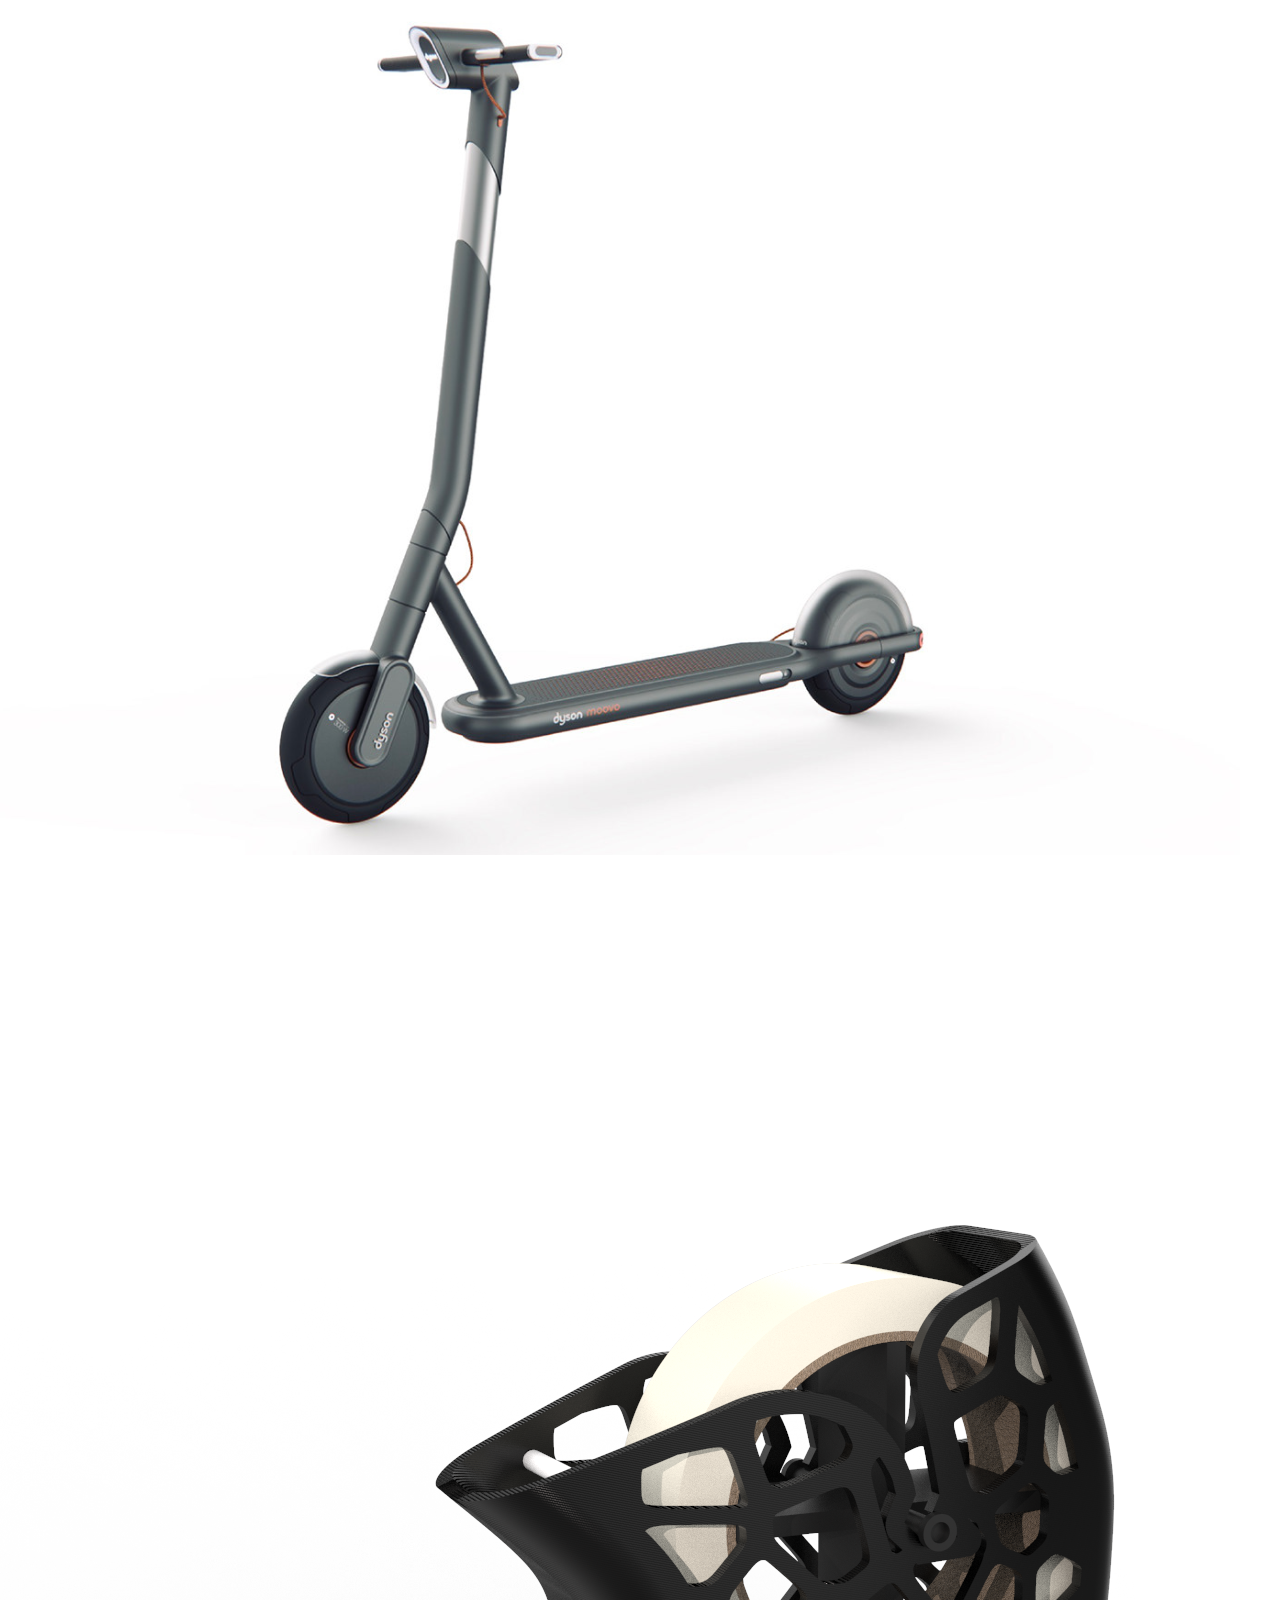
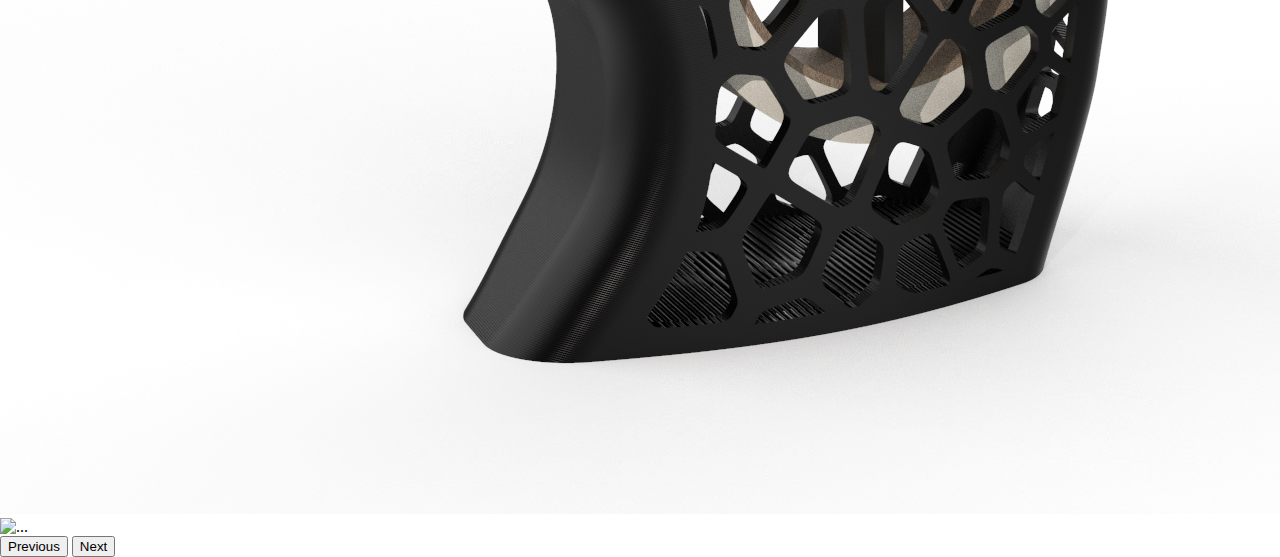
==== pages/contacto.html @ fec264ac "agregue shop, y proyectos" ====
<!DOCTYPE html>
<html lang="en">
<head>
    <meta charset="UTF-8">
    <meta http-equiv="X-UA-Compatible" content="IE=edge">
    <meta name="viewport" content="width=device-width, initial-scale=1.0">
    <title>Document</title>


    <link href="https://cdn.jsdelivr.net/npm/bootstrap@5.2.0/dist/css/bootstrap.min.css" rel="stylesheet" integrity="sha384-gH2yIJqKdNHPEq0n4Mqa/HGKIhSkIHeL5AyhkYV8i59U5AR6csBvApHHNl/vI1Bx" crossorigin="anonymous">
    <link rel="stylesheet" href="../css/style.css">
</head>
<body>
    <div id="carouselExampleControls" class="carousel slide" data-bs-ride="carousel">
        <div class="carousel-inner">
          <div class="carousel-item active">
            <img src="../img/MONOPATIIN CODER.PNG" class="d-block w-100" alt="...">
          </div>
          <div class="carousel-item">
            <img src="../img/untitled.123.png" class="d-block w-100" alt="...">
          </div>
          <div class="carousel-item">
            <img src="..." class="d-block w-100" alt="...">
          </div>
        </div>
        <button class="carousel-control-prev" type="button" data-bs-target="#carouselExampleControls" data-bs-slide="prev">
          <span class="carousel-control-prev-icon" aria-hidden="true"></span>
          <span class="visually-hidden">Previous</span>
        </button>
        <button class="carousel-control-next" type="button" data-bs-target="#carouselExampleControls" data-bs-slide="next">
          <span class="carousel-control-next-icon" aria-hidden="true"></span>
          <span class="visually-hidden">Next</span>
        </button>
      </div>
</body>
</html>
---- css/style.css ----
@import url(//fonts.googleapis.com/css?family=Lato:300:400);

body {
  margin:0;
}

h1 {
  font-family: 'Lato', sans-serif;
  font-weight:300;
  letter-spacing: 2px;
  font-size:48px;
}
p {
  font-family: 'Lato', sans-serif;
  letter-spacing: 1px;
  font-size:14px;
  color: #333333;
}

.header {
  position:relative;
  text-align:center;
  background: linear-gradient(60deg, rgb(39, 39, 39) 0%, rgb(55, 60, 60) 100%);
  color:white;
  background-image: url(../img/adrien-olichon-RCAhiGJsUUE-unsplash.jpg) ;
  background-size: cover;
}
.logo {
  width:50px;
  fill:white;
  padding-right:15px;
  display:inline-block;
  vertical-align: middle;
}

.inner-header {
  height:70vh;
  width:100%;
  margin: 0;
  padding: 0;
}

.inner-header h1{
   font-size: 30px;
   font-weight: bolder;
   

}

.inner-header h2{
    
    font-size: 25px;
    font-weight: lighter;
}

.text-header{
    display: flex;
    flex-direction: column;
    color: rgb(255, 255, 255);

    justify-content: space-between;
    align-items: center;

    
}

.img-header{
    height: 110px;
    width: 100px;
}

.flex { /*Flexbox for containers*/
  display: flex;
  justify-content: center;
  align-items: center;
  text-align: center;
}

.waves {
  position:relative;
  width: 100%;
  height:15vh;
  margin-bottom:-7px; /*Fix for safari gap*/
  min-height:100px;
  max-height:150px;
}

.content {
  position:relative;
  height:20vh;
  text-align:center;
  background-color: white;
}

/* Animation */

.parallax > use {
  animation: move-forever 25s cubic-bezier(.55,.5,.45,.5)     infinite;
}
.parallax > use:nth-child(1) {
  animation-delay: -2s;
  animation-duration: 7s;
}
.parallax > use:nth-child(2) {
  animation-delay: -3s;
  animation-duration: 10s;
}
.parallax > use:nth-child(3) {
  animation-delay: -4s;
  animation-duration: 13s;
}
.parallax > use:nth-child(4) {
  animation-delay: -5s;
  animation-duration: 20s;
}
@keyframes move-forever {
  0% {
   transform: translate3d(-90px,0,0);
  }
  100% { 
    transform: translate3d(85px,0,0);
  }
}
/*Shrinking for mobile*/
@media (max-width: 768px) {
  .waves {
    height:40px;
    min-height:40px;
  }
  .content {
    height:30vh;
  }
  h1 {
    font-size:24px;
  }
}




/*----- INDEX ABOUT -------*/

.about-text{
  display: flex;
  flex-direction: column;
  width: 500px;
  justify-content: space-evenly;

}

.index-skills{
  background-color: rgb(92, 92, 92);
}





.index-proyectos{
  padding: 50px;
}




.text-shop{
  display: flex;
  flex-direction: column;
  justify-content: space-evenly;
  padding: 15px;
}
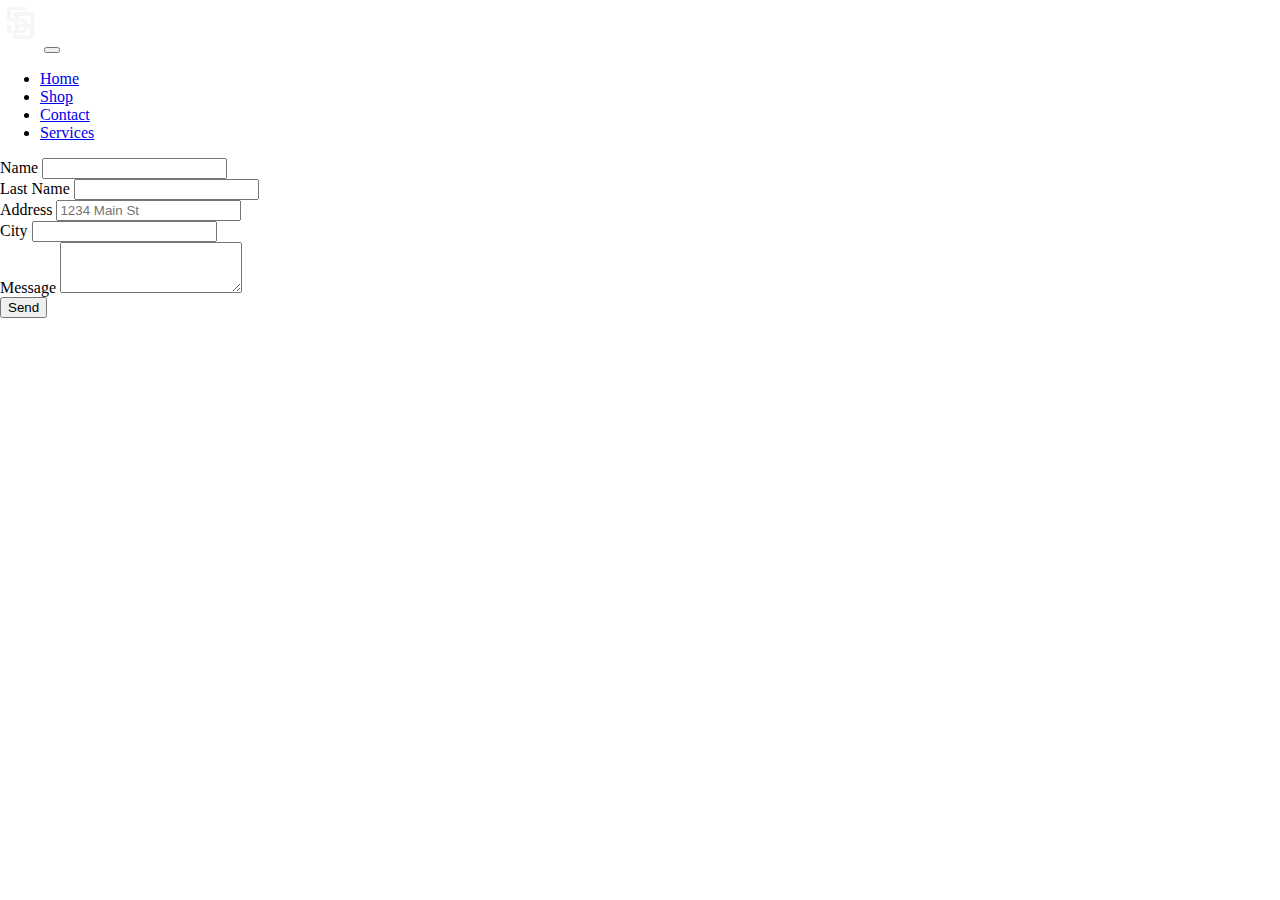
==== commit 322e8d5c: "agregue seccion contacto" ====
--- a/pages/contacto.html
+++ b/pages/contacto.html
@@ -4,6 +4,12 @@
     <meta charset="UTF-8">
     <meta http-equiv="X-UA-Compatible" content="IE=edge">
     <meta name="viewport" content="width=device-width, initial-scale=1.0">
+
+  <link href="https://cdn.jsdelivr.net/npm/bootstrap@5.2.0/dist/css/bootstrap.min.css" rel="stylesheet" integrity="sha384-gH2yIJqKdNHPEq0n4Mqa/HGKIhSkIHeL5AyhkYV8i59U5AR6csBvApHHNl/vI1Bx" crossorigin="anonymous">
+
+
+  <link rel="stylesheet" href="./css/style.css">  
+
     <title>Document</title>
 
 
@@ -11,26 +17,68 @@
     <link rel="stylesheet" href="../css/style.css">
 </head>
 <body>
-    <div id="carouselExampleControls" class="carousel slide" data-bs-ride="carousel">
-        <div class="carousel-inner">
-          <div class="carousel-item active">
-            <img src="../img/MONOPATIIN CODER.PNG" class="d-block w-100" alt="...">
-          </div>
-          <div class="carousel-item">
-            <img src="../img/untitled.123.png" class="d-block w-100" alt="...">
-          </div>
-          <div class="carousel-item">
-            <img src="..." class="d-block w-100" alt="...">
+  <header>
+    <nav class="navbar navbar-expand-lg bg-dark navbar-dark">
+        <div class="container-fluid">
+          <a class="navbar-brand ms-1" href="#"><img src="../img/SB-PNG-BLACK.png" alt="" width="40" height="50"></a>
+          <button class="navbar-toggler" type="button" data-bs-toggle="collapse" data-bs-target="#navbarNavDropdown" aria-controls="navbarNavDropdown" aria-expanded="false" aria-label="Toggle navigation">
+            <span class="navbar-toggler-icon"></span>
+          </button>
+          <div class="collapse navbar-collapse" id="navbarNavDropdown">
+            <ul class="navbar-nav ms-auto">
+              <li class="nav-item">
+                <a class="nav-link active" aria-current="page" href="../index.html">Home</a>
+              </li>
+              <li class="nav-item">
+                <a class="nav-link" href="./pages/shop.html">Shop</a>
+              </li>
+              <li class="nav-item">
+                <a class="nav-link " href="./pages/contacto.html">Contact</a>
+              </li>
+              <li class="nav-item">
+                <a class="nav-link" href="./pages/services.html">Services</a>
+              </li>
+              
+             
           </div>
         </div>
-        <button class="carousel-control-prev" type="button" data-bs-target="#carouselExampleControls" data-bs-slide="prev">
-          <span class="carousel-control-prev-icon" aria-hidden="true"></span>
-          <span class="visually-hidden">Previous</span>
-        </button>
-        <button class="carousel-control-next" type="button" data-bs-target="#carouselExampleControls" data-bs-slide="next">
-          <span class="carousel-control-next-icon" aria-hidden="true"></span>
-          <span class="visually-hidden">Next</span>
-        </button>
-      </div>
+      </nav>
+</header>
+
+<main>
+  <form class="row g-3 m-5">
+    <div class="col-md-6">
+      <label for="inputname" class="form-label">Name</label>
+      <input type="email" class="form-control" id="inputEmail4">
+    </div>
+    <div class="col-md-6">
+      <label for="inputPassword4" class="form-label">Last Name</label>
+      <input type="password" class="form-control" id="inputPassword4">
+    </div>
+    <div class="col-12">
+      <label for="inputAddress" class="form-label">Address</label>
+      <input type="text" class="form-control" id="inputAddress" placeholder="1234 Main St">
+    </div>
+
+    <div class="col-md-6">
+      <label for="inputCity" class="form-label">City</label>
+      <input type="text" class="form-control" id="inputCity">
+    </div>
+    <div class="mb-3">
+      <label for="exampleFormControlTextarea1" class="form-label">Message</label>
+      <textarea class="form-control" id="exampleFormControlTextarea1" rows="3"></textarea>
+    </div>
+   
+    
+    </div>
+    <div class="col-12">
+      <button type="submit" class="btn btn-dark">Send</button>
+    </div>
+  </form>
+</main>
+
+ <!-- JavaScript Bundle with Popper -->
+ <script src="https://cdn.jsdelivr.net/npm/bootstrap@5.2.0/dist/js/bootstrap.bundle.min.js" integrity="sha384-A3rJD856KowSb7dwlZdYEkO39Gagi7vIsF0jrRAoQmDKKtQBHUuLZ9AsSv4jD4Xa" crossorigin="anonymous"></script>
+
 </body>
 </html>--- a/css/style.css
+++ b/css/style.css
@@ -145,6 +145,8 @@
   flex-direction: column;
   width: 500px;
   justify-content: space-evenly;
+  align-items: center;
+  align-content: center;
 
 }
 
@@ -169,3 +171,6 @@
   justify-content: space-evenly;
   padding: 15px;
 }
+
+
+
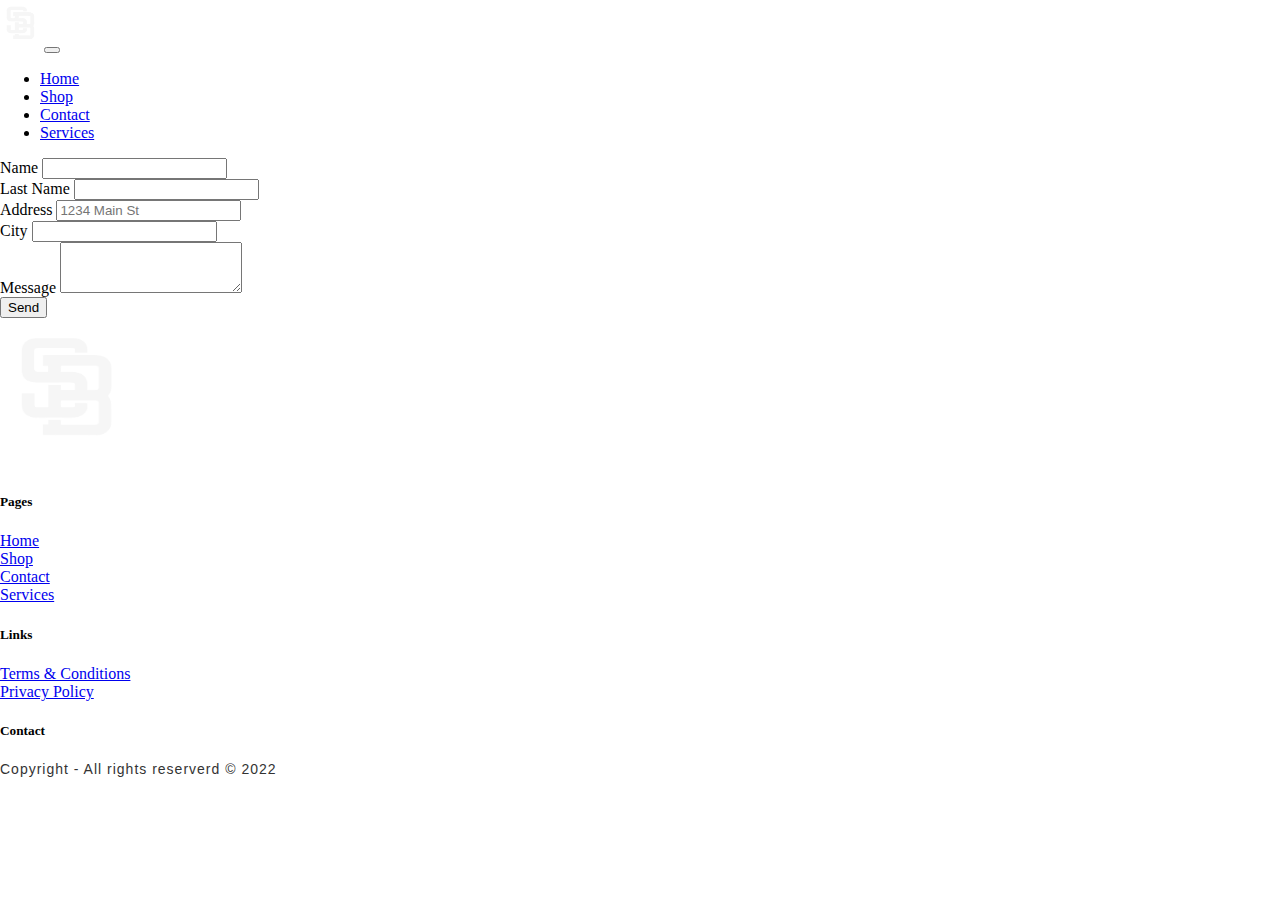
==== commit 84fc534f: "corregi errores de (a)" ====
--- a/pages/contacto.html
+++ b/pages/contacto.html
@@ -10,7 +10,7 @@
 
   <link rel="stylesheet" href="./css/style.css">  
 
-    <title>Document</title>
+    <title>SB Design - Portfolio</title>
 
 
     <link href="https://cdn.jsdelivr.net/npm/bootstrap@5.2.0/dist/css/bootstrap.min.css" rel="stylesheet" integrity="sha384-gH2yIJqKdNHPEq0n4Mqa/HGKIhSkIHeL5AyhkYV8i59U5AR6csBvApHHNl/vI1Bx" crossorigin="anonymous">
@@ -20,7 +20,7 @@
   <header>
     <nav class="navbar navbar-expand-lg bg-dark navbar-dark">
         <div class="container-fluid">
-          <a class="navbar-brand ms-1" href="#"><img src="../img/SB-PNG-BLACK.png" alt="" width="40" height="50"></a>
+          <a class="navbar-brand ms-1" href="../index.html"><img src="../img/SB-PNG-BLACK.png" alt="" width="40" height="50"></a>
           <button class="navbar-toggler" type="button" data-bs-toggle="collapse" data-bs-target="#navbarNavDropdown" aria-controls="navbarNavDropdown" aria-expanded="false" aria-label="Toggle navigation">
             <span class="navbar-toggler-icon"></span>
           </button>
@@ -77,6 +77,63 @@
   </form>
 </main>
 
+<footer>
+  <section class="container-fluid">
+    <div class="row p-5 bg-dark text-white text-center">
+
+      <div class="col-xs-12 col-lg-3 col-md-6 p-3">
+        <a class="navbar-brand ms-1" href="#"><img src="../img/SB-PNG-BLACK.png" alt="" width="130" height="150"></a>
+      </div>
+
+      <div class="col-xs-12 col-lg-3 col-md-6  p-3">
+        <h5>Pages</h5>
+        <div class="mb-2">
+            <a href="../index.html" class="text-secondary   text-decoration-none"> Home</a>
+          </div>
+          <div class="mb-2">
+            <a href="./shop.html" class="text-secondary text-decoration-none"> Shop</a>
+          </div>
+          <div class="mb-2">
+            <a href="./contacto.html" class="text-secondary  text-decoration-none"> Contact</a>
+          </div>
+          <div class="mb-2"> 
+            <a href="./pages/services.html" class="text-secondary  text-decoration-none"> Services</a>
+          </div>
+         
+      </div>
+    
+
+
+
+
+
+
+
+      <div class="col-xs-12 col-lg-3 col-md-6  p-3">
+        <h5>Links</h5>
+        <div class="mb-2">
+          <a href="#" class="text-secondary text-decoration-none"> Terms & Conditions</a>
+        </div>
+        <div class="mb-2">
+          <a href="#" class="text-secondary text-decoration-none"> Privacy Policy</a>
+        </div>
+        
+      </div>
+
+      <div class="col-xs-12 col-lg-3 col-md-6  p-3">
+        <h5>Contact</h5>
+        <div>
+
+        </div>
+      </div>
+        <div class="col-xs-12 pt-4">
+          <p class="text-white text-center"> Copyright - All rights reserverd © 2022</p>
+        </div>
+    </div>
+  </section>
+</footer>
+
+
  <!-- JavaScript Bundle with Popper -->
  <script src="https://cdn.jsdelivr.net/npm/bootstrap@5.2.0/dist/js/bootstrap.bundle.min.js" integrity="sha384-A3rJD856KowSb7dwlZdYEkO39Gagi7vIsF0jrRAoQmDKKtQBHUuLZ9AsSv4jD4Xa" crossorigin="anonymous"></script>
 
--- a/css/style.css
+++ b/css/style.css
@@ -5,13 +5,13 @@
 }
 
 h1 {
-  font-family: 'Lato', sans-serif;
+  font-family: 'Monserrat', sans-serif;
   font-weight:300;
   letter-spacing: 2px;
   font-size:48px;
 }
 p {
-  font-family: 'Lato', sans-serif;
+  font-family: 'Monserrat', sans-serif;
   letter-spacing: 1px;
   font-size:14px;
   color: #333333;
@@ -65,7 +65,7 @@
 }
 
 .img-header{
-    height: 110px;
+    height: 120px;
     width: 100px;
 }
 
@@ -156,6 +156,13 @@
 
 
 
+/*----- INDEX skills -------*/
+
+.h2-skills{
+  color: black;
+  font-weight: bold;
+}
+
 
 
 .index-proyectos{
